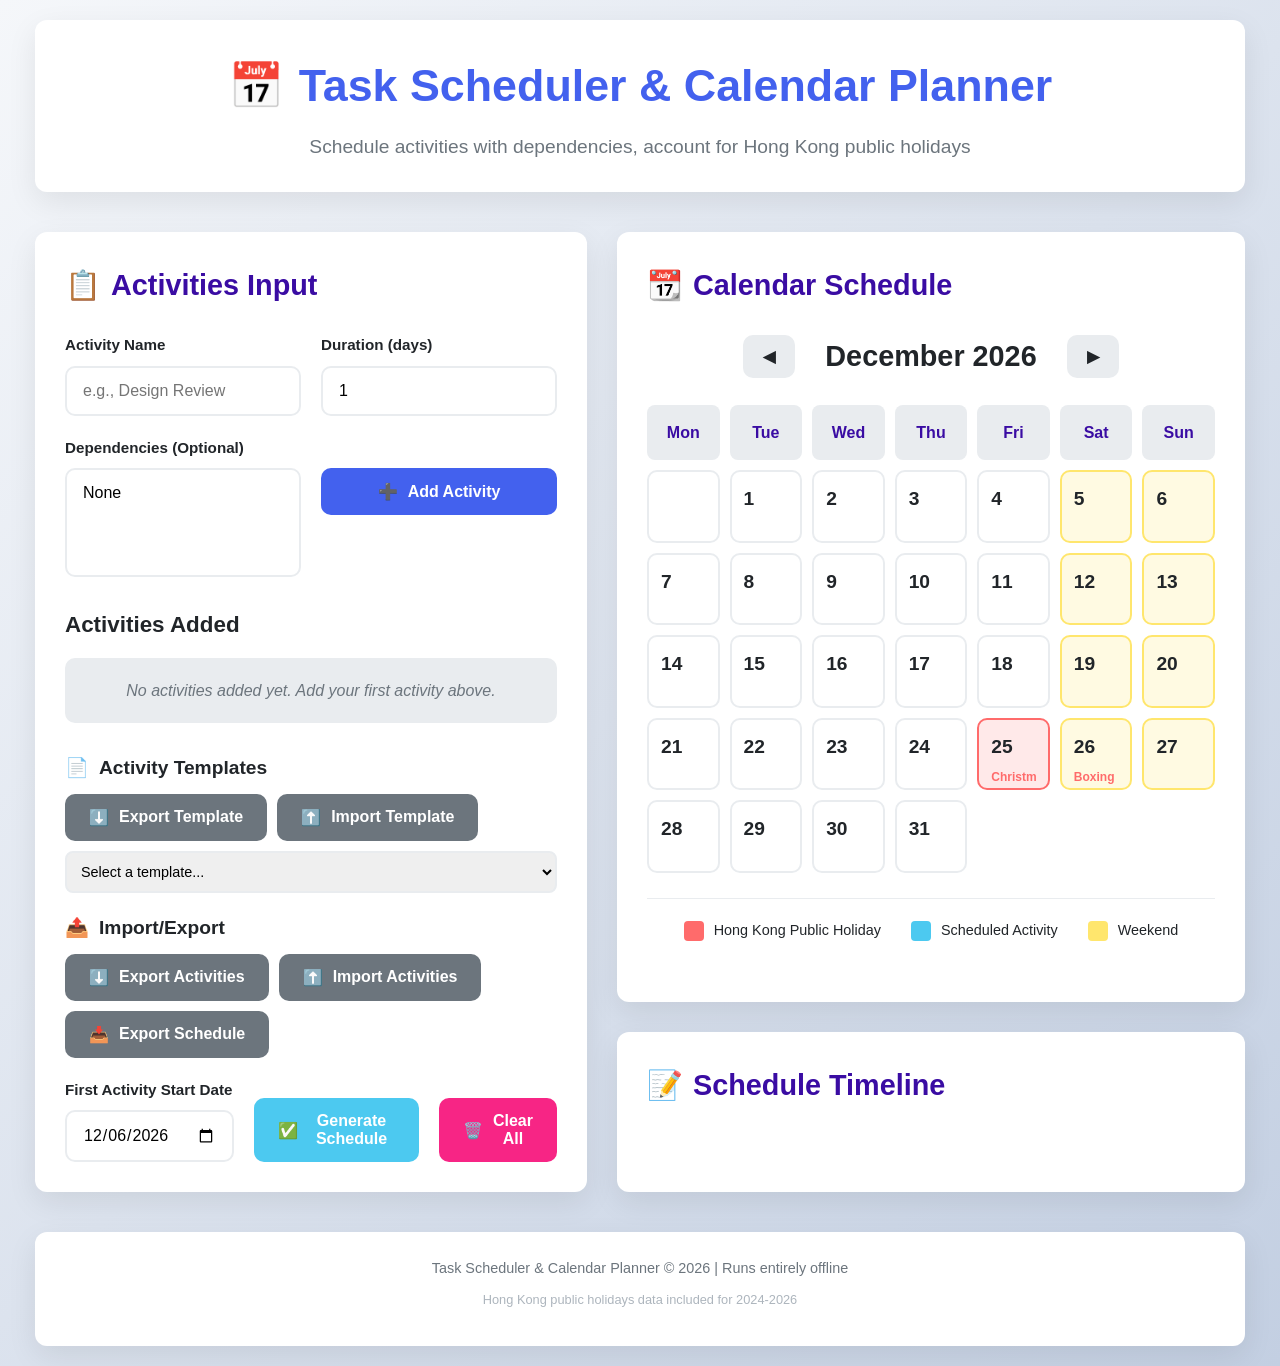
==== index.html @ 43d06232 "initial" ====
<!DOCTYPE html>
<html lang="en">
<head>
    <meta charset="UTF-8">
    <meta name="viewport" content="width=device-width, initial-scale=1.0">
    <title>Task Scheduler with Calendar</title>
    <link rel="stylesheet" href="style.css">
    <style>
        /* Icon fallbacks using Unicode characters */
        .fa-calendar-alt::before { content: "📅"; }
        .fa-tasks::before { content: "📋"; }
        .fa-plus::before { content: "➕"; }
        .fa-calendar-check::before { content: "✅"; }
        .fa-trash::before { content: "🗑️"; }
        .fa-calendar-day::before { content: "📆"; }
        .fa-chevron-left::before { content: "◀"; }
        .fa-chevron-right::before { content: "▶"; }
        .fa-list-ol::before { content: "📝"; }
        .fa-copy::before { content: "📄"; }
        .fa-save::before { content: "💾"; }
        .fa-folder-open::before { content: "📂"; }
        .fa-file-export::before { content: "📤"; }
        .fa-download::before { content: "⬇️"; }
        .fa-upload::before { content: "⬆️"; }
        .fa-calendar-download::before { content: "📥"; }
        .fa-edit::before { content: "✏️"; }
        .fa-calendar-edit::before { content: "📅✏️"; }
        
        /* Hide the empty Font Awesome icons if Unicode is shown */
        .fas {
            font-family: Arial, sans-serif;
            font-style: normal;
        }
        body {
            font-family: -apple-system, BlinkMacSystemFont, 'Segoe UI', Roboto, Oxygen, Ubuntu, Cantarell, 'Open Sans', 'Helvetica Neue', sans-serif;
        }
    </style>
</head>
<body>
    <div class="container">
        <header>
            <h1><i class="fas fa-calendar-alt"></i> Task Scheduler & Calendar Planner</h1>
            <p class="subtitle">Schedule activities with dependencies, account for Hong Kong public holidays</p>
        </header>

        <div class="main-content">
            <section class="input-section card">
                <h2><i class="fas fa-tasks"></i> Activities Input</h2>
                <div class="form-grid">
                    <div class="form-group">
                        <label for="activityName">Activity Name</label>
                        <input type="text" id="activityName" placeholder="e.g., Design Review">
                    </div>
                    <div class="form-group">
                        <label for="duration">Duration (days)</label>
                        <input type="number" id="duration" min="1" value="1">
                    </div>
                    <div class="form-group">
                        <label for="dependency">Dependencies (Optional)</label>
                        <select id="dependencies" multiple>
                            <option value="">None</option>
                        </select>
                    </div>
                    <div class="form-group">
                        <label for="addActivity">&nbsp;</label>
                        <button id="addActivity" class="btn-primary" type="button"><i class="fas fa-plus"></i> Add Activity</button>
                    </div>
                </div>

                <div class="activities-list">
                    <h3>Activities Added</h3>
                    <div id="activitiesContainer">
                        <p class="empty-message">No activities added yet. Add your first activity above.</p>
                    </div>
                </div>

                <div class="template-controls">
                    <h3><i class="fas fa-copy"></i> Activity Templates</h3>
                    <div class="template-buttons">
                        <button id="exportTemplate" class="btn-secondary"><i class="fas fa-download"></i> Export Template</button>
                        <button id="importTemplate" class="btn-secondary"><i class="fas fa-upload"></i> Import Template</button>
                        <select id="templateSelect">
                            <option value="">Select a template...</option>
                        </select>
                    </div>
                    <input type="file" id="importTemplateFile" accept=".json" style="display: none;">
                </div>

                <div class="import-export-controls">
                    <h3><i class="fas fa-file-export"></i> Import/Export</h3>
                    <div class="import-export-buttons">
                        <button id="exportActivities" class="btn-secondary"><i class="fas fa-download"></i> Export Activities</button>
                        <button id="importActivities" class="btn-secondary"><i class="fas fa-upload"></i> Import Activities</button>
                        <button id="exportSchedule" class="btn-secondary"><i class="fas fa-calendar-download"></i> Export Schedule</button>
                        <input type="file" id="importFile" accept=".json" style="display: none;">
                    </div>
                </div>

                <div class="schedule-controls">
                    <div class="form-group">
                        <label for="startDate">First Activity Start Date</label>
                        <input type="date" id="startDate">
                    </div>
                    <button id="generateSchedule" class="btn-success"><i class="fas fa-calendar-check"></i> Generate Schedule</button>
                    <button id="clearAll" class="btn-danger"><i class="fas fa-trash"></i> Clear All</button>
                </div>
            </section>

            <section class="calendar-section card">
                <h2><i class="fas fa-calendar-day"></i> Calendar Schedule</h2>
                <div class="calendar-controls">
                    <button id="prevMonth"><i class="fas fa-chevron-left"></i></button>
                    <h3 id="currentMonth">April 2026</h3>
                    <button id="nextMonth"><i class="fas fa-chevron-right"></i></button>
                </div>
                <div id="calendar" class="calendar-grid">
                    <!-- Calendar will be generated here -->
                </div>
                <div class="legend">
                    <div class="legend-item">
                        <span class="legend-color holiday"></span> Hong Kong Public Holiday
                    </div>
                    <div class="legend-item">
                        <span class="legend-color scheduled"></span> Scheduled Activity
                    </div>
                    <div class="legend-item">
                        <span class="legend-color weekend"></span> Weekend
                    </div>
                </div>
            </section>

            <section class="schedule-list card">
                <h2><i class="fas fa-list-ol"></i> Schedule Timeline</h2>
                <div id="scheduleTimeline">
                    <!-- Schedule timeline will be generated here -->
                </div>
            </section>
        </div>

        <footer>
            <p>Task Scheduler & Calendar Planner &copy; 2026 | Runs entirely offline</p>
            <p class="footer-note">Hong Kong public holidays data included for 2024-2026</p>
        </footer>
    </div>

    <script src="holidays.js"></script>
    <script src="date-utils.js"></script>
    <script src="script-enhanced.js"></script>
</body>
</html>
---- style.css ----
/* Modern CSS for Task Scheduler */
:root {
    --primary-color: #4361ee;
    --secondary-color: #3a0ca3;
    --success-color: #4cc9f0;
    --danger-color: #f72585;
    --warning-color: #f8961e;
    --light-color: #f8f9fa;
    --dark-color: #212529;
    --gray-color: #6c757d;
    --light-gray: #e9ecef;
    --border-radius: 12px;
    --box-shadow: 0 10px 30px rgba(0, 0, 0, 0.08);
    --transition: all 0.3s ease;
    --holiday-color: #ff6b6b;
    --scheduled-color: #4cc9f0;
    --weekend-color: #ffe66d;
}

* {
    margin: 0;
    padding: 0;
    box-sizing: border-box;
}

body {
    font-family: 'Inter', sans-serif;
    background: linear-gradient(135deg, #f5f7fa 0%, #c3cfe2 100%);
    color: var(--dark-color);
    line-height: 1.6;
    min-height: 100vh;
    padding: 20px;
}

.container {
    max-width: 1400px;
    margin: 0 auto;
    padding: 0 15px;
}

/* Header Styles */
header {
    text-align: center;
    margin-bottom: 40px;
    padding: 30px 20px;
    background: white;
    border-radius: var(--border-radius);
    box-shadow: var(--box-shadow);
}

header h1 {
    font-size: 2.8rem;
    font-weight: 700;
    color: var(--primary-color);
    margin-bottom: 10px;
    display: flex;
    align-items: center;
    justify-content: center;
    gap: 15px;
}

header .subtitle {
    font-size: 1.2rem;
    color: var(--gray-color);
    max-width: 800px;
    margin: 0 auto;
}

/* Main Content Layout */
.main-content {
    display: grid;
    grid-template-columns: 1fr 1.5fr;
    grid-template-rows: auto auto;
    gap: 30px;
    margin-bottom: 40px;
}

.input-section {
    grid-row: 1 / 3;
}

.calendar-section {
    grid-column: 2;
    grid-row: 1;
}

.schedule-list {
    grid-column: 2;
    grid-row: 2;
}

/* Card Styles */
.card {
    background: white;
    border-radius: var(--border-radius);
    box-shadow: var(--box-shadow);
    padding: 30px;
    transition: var(--transition);
}

.card:hover {
    box-shadow: 0 15px 40px rgba(0, 0, 0, 0.12);
}

.card h2 {
    font-size: 1.8rem;
    margin-bottom: 25px;
    color: var(--secondary-color);
    display: flex;
    align-items: center;
    gap: 10px;
}

/* Form Styles */
.form-grid {
    display: grid;
    grid-template-columns: 1fr 1fr;
    gap: 20px;
    margin-bottom: 30px;
}

.form-group {
    display: flex;
    flex-direction: column;
}

.form-group label {
    font-weight: 600;
    margin-bottom: 8px;
    color: var(--dark-color);
    font-size: 0.95rem;
}

.form-group input,
.form-group select {
    padding: 14px 16px;
    border: 2px solid var(--light-gray);
    border-radius: 10px;
    font-size: 1rem;
    font-family: 'Inter', sans-serif;
    transition: var(--transition);
    background-color: white;
}

.form-group input:focus,
.form-group select:focus {
    outline: none;
    border-color: var(--primary-color);
    box-shadow: 0 0 0 3px rgba(67, 97, 238, 0.2);
}

/* Button Styles */
button {
    padding: 14px 24px;
    border: none;
    border-radius: 10px;
    font-size: 1rem;
    font-weight: 600;
    cursor: pointer;
    transition: var(--transition);
    display: flex;
    align-items: center;
    justify-content: center;
    gap: 10px;
    font-family: 'Inter', sans-serif;
}

.btn-primary {
    background-color: var(--primary-color);
    color: white;
}

.btn-primary:hover {
    background-color: var(--secondary-color);
    transform: translateY(-2px);
}

.btn-success {
    background-color: var(--success-color);
    color: white;
}

.btn-success:hover {
    background-color: #3aa8d0;
    transform: translateY(-2px);
}

.btn-danger {
    background-color: var(--danger-color);
    color: white;
}

.btn-danger:hover {
    background-color: #e11570;
    transform: translateY(-2px);
}

.btn-secondary {
    background-color: var(--gray-color);
    color: white;
}

.btn-secondary:hover {
    background-color: #5a6268;
    transform: translateY(-2px);
}

/* Activities List */
.activities-list {
    margin-bottom: 30px;
}

.activities-list h3 {
    font-size: 1.4rem;
    margin-bottom: 15px;
    color: var(--dark-color);
}

.empty-message {
    color: var(--gray-color);
    font-style: italic;
    padding: 20px;
    text-align: center;
    background-color: var(--light-gray);
    border-radius: 10px;
}

.activity-item {
    background-color: var(--light-gray);
    padding: 18px;
    border-radius: 10px;
    margin-bottom: 15px;
    display: flex;
    justify-content: space-between;
    align-items: center;
    border-left: 5px solid var(--primary-color);
    transition: var(--transition);
}

.activity-item:hover {
    background-color: #e2e6ea;
    transform: translateX(5px);
}

.activity-info h4 {
    font-size: 1.1rem;
    margin-bottom: 5px;
}

.activity-info p {
    color: var(--gray-color);
    font-size: 0.9rem;
}

.activity-actions button {
    padding: 8px 15px;
    font-size: 0.9rem;
}

/* Schedule Controls */
.schedule-controls {
    display: flex;
    gap: 20px;
    align-items: flex-end;
}

.schedule-controls .form-group {
    flex: 1;
}

/* Calendar Styles */
.calendar-controls {
    display: flex;
    align-items: center;
    justify-content: center;
    gap: 30px;
    margin-bottom: 25px;
}

.calendar-controls button {
    padding: 12px 20px;
    background-color: var(--light-gray);
    color: var(--dark-color);
}

.calendar-controls button:hover {
    background-color: #dee2e6;
}

.calendar-controls h3 {
    font-size: 1.8rem;
    color: var(--dark-color);
    min-width: 200px;
    text-align: center;
}

.calendar-grid {
    display: grid;
    grid-template-columns: repeat(7, 1fr);
    gap: 10px;
    margin-bottom: 25px;
}

.calendar-day-header {
    text-align: center;
    font-weight: 700;
    padding: 15px 5px;
    color: var(--secondary-color);
    background-color: var(--light-gray);
    border-radius: 8px;
}

.calendar-day {
    aspect-ratio: 1;
    padding: 12px;
    border-radius: 10px;
    background-color: white;
    border: 2px solid var(--light-gray);
    transition: var(--transition);
    position: relative;
    overflow: hidden;
}

.calendar-day:hover {
    transform: scale(1.05);
    box-shadow: 0 5px 15px rgba(0, 0, 0, 0.1);
}

.calendar-day-number {
    font-weight: 700;
    font-size: 1.2rem;
    margin-bottom: 5px;
}

.calendar-day-content {
    font-size: 0.75rem;
    max-height: 60%;
    overflow-y: auto;
}

.calendar-day.holiday {
    background-color: rgba(255, 107, 107, 0.15);
    border-color: var(--holiday-color);
}

.calendar-day.weekend {
    background-color: rgba(255, 230, 109, 0.2);
    border-color: var(--weekend-color);
}

.calendar-day.scheduled {
    background-color: rgba(76, 201, 240, 0.15);
    border-color: var(--scheduled-color);
}

/* Legend */
.legend {
    display: flex;
    justify-content: center;
    gap: 30px;
    flex-wrap: wrap;
    padding-top: 20px;
    border-top: 1px solid var(--light-gray);
}

.legend-item {
    display: flex;
    align-items: center;
    gap: 10px;
    font-size: 0.9rem;
}

.legend-color {
    width: 20px;
    height: 20px;
    border-radius: 4px;
}

.legend-color.holiday {
    background-color: var(--holiday-color);
}

.legend-color.scheduled {
    background-color: var(--scheduled-color);
}

.legend-color.weekend {
    background-color: var(--weekend-color);
}

/* Schedule Timeline */
#scheduleTimeline {
    display: flex;
    flex-direction: column;
    gap: 15px;
}

.timeline-item {
    background-color: var(--light-gray);
    padding: 20px;
    border-radius: 10px;
    display: flex;
    justify-content: space-between;
    align-items: center;
    border-left: 5px solid var(--scheduled-color);
}

.timeline-dates {
    font-weight: 600;
    color: var(--primary-color);
    background-color: white;
    padding: 8px 15px;
    border-radius: 8px;
}

/* Footer */
footer {
    text-align: center;
    padding: 25px;
    color: var(--gray-color);
    font-size: 0.9rem;
    background-color: white;
    border-radius: var(--border-radius);
    box-shadow: var(--box-shadow);
}

footer p {
    margin-bottom: 10px;
}

.footer-note {
    font-size: 0.8rem;
    color: #adb5bd;
}

/* Template Controls and Import/Export */
.template-controls,
.import-export-controls {
    margin-bottom: 20px;
}

.template-controls h3,
.import-export-controls h3 {
    font-size: 1.2rem;
    margin-bottom: 10px;
    color: var(--dark-color);
    display: flex;
    align-items: center;
    gap: 10px;
}

.template-buttons,
.import-export-buttons {
    display: flex;
    flex-wrap: wrap;
    gap: 10px;
    align-items: center;
}

.template-buttons select {
    flex: 1;
    min-width: 150px;
    padding: 10px;
    border: 2px solid var(--light-gray);
    border-radius: 8px;
    font-size: 0.9rem;
}

.import-export-buttons input[type="file"] {
    display: none;
}

/* Responsive Design */
@media (max-width: 1200px) {
    .main-content {
        grid-template-columns: 1fr;
        grid-template-rows: auto auto auto;
    }
    
    .input-section,
    .calendar-section,
    .schedule-list {
        grid-column: 1;
    }
    
    .input-section {
        grid-row: 1;
    }
    
    .calendar-section {
        grid-row: 2;
    }
    
    .schedule-list {
        grid-row: 3;
    }
}

@media (max-width: 768px) {
    .form-grid {
        grid-template-columns: 1fr;
    }
    
    .schedule-controls {
        flex-direction: column;
    }
    
    .calendar-grid {
        gap: 5px;
    }
    
    .calendar-day {
        padding: 8px;
    }
    
    .calendar-day-number {
        font-size: 1rem;
    }
    
    header h1 {
        font-size: 2.2rem;
    }
    
    .legend {
        flex-direction: column;
        gap: 15px;
        align-items: flex-start;
    }
}

@media (max-width: 480px) {
    .calendar-grid {
        grid-template-columns: repeat(7, 1fr);
        font-size: 0.8rem;
    }
    
    .calendar-day {
        padding: 5px;
    }
    
    .calendar-day-number {
        font-size: 0.9rem;
    }
    
    .activity-item {
        flex-direction: column;
        align-items: flex-start;
        gap: 15px;
    }
    
    .activity-actions {
        align-self: flex-end;
    }
}
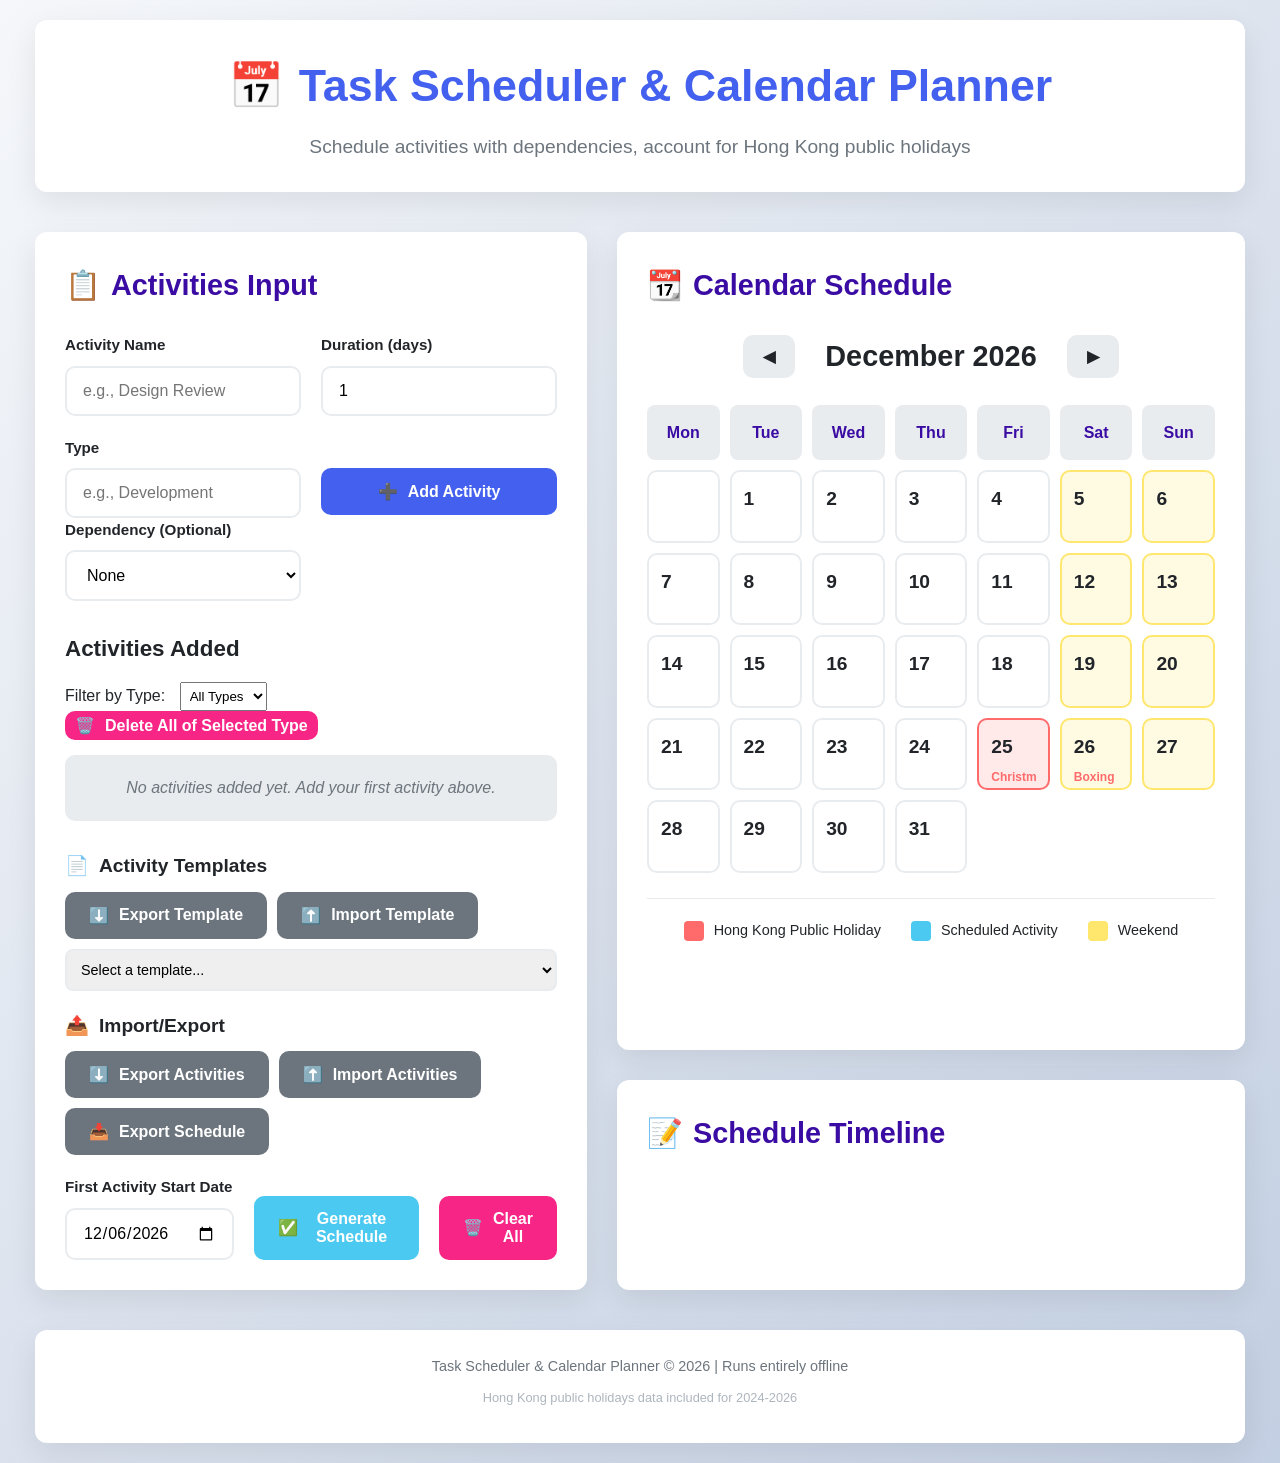
==== commit e0f288de: "allow multiple type" ====
--- a/index.html
+++ b/index.html
@@ -56,8 +56,20 @@
                         <input type="number" id="duration" min="1" value="1">
                     </div>
                     <div class="form-group">
-                        <label for="dependency">Dependencies (Optional)</label>
-                        <select id="dependencies" multiple>
+                    <div class="form-group">
+                        <label for="activityType">Type</label>
+                        <input type="text" id="activityType" list="typeOptions" placeholder="e.g., Development">
+                        <datalist id="typeOptions">
+                            <option value="Development">
+                            <option value="Design">
+                            <option value="Meeting">
+                            <option value="Testing">
+                            <option value="Documentation">
+                            <option value="Other">
+                        </datalist>
+                    </div>
+                        <label for="dependency">Dependency (Optional)</label>
+                        <select id="dependencies">
                             <option value="">None</option>
                         </select>
                     </div>
@@ -69,6 +81,13 @@
 
                 <div class="activities-list">
                     <h3>Activities Added</h3>
+                <div class="type-filter-controls" style="margin-bottom: 15px;">
+                    <label for="typeFilter" style="margin-right: 10px;">Filter by Type:</label>
+                    <select id="typeFilter" style="padding: 5px; margin-right: 15px;">
+                        <option value="">All Types</option>
+                    </select>
+                    <button id="quickDeleteType" class="btn-danger" style="padding: 5px 10px;"><i class="fas fa-trash"></i> Delete All of Selected Type</button>
+                </div>
                     <div id="activitiesContainer">
                         <p class="empty-message">No activities added yet. Add your first activity above.</p>
                     </div>
@@ -147,4 +166,4 @@
     <script src="date-utils.js"></script>
     <script src="script-enhanced.js"></script>
 </body>
-</html>
+</html>
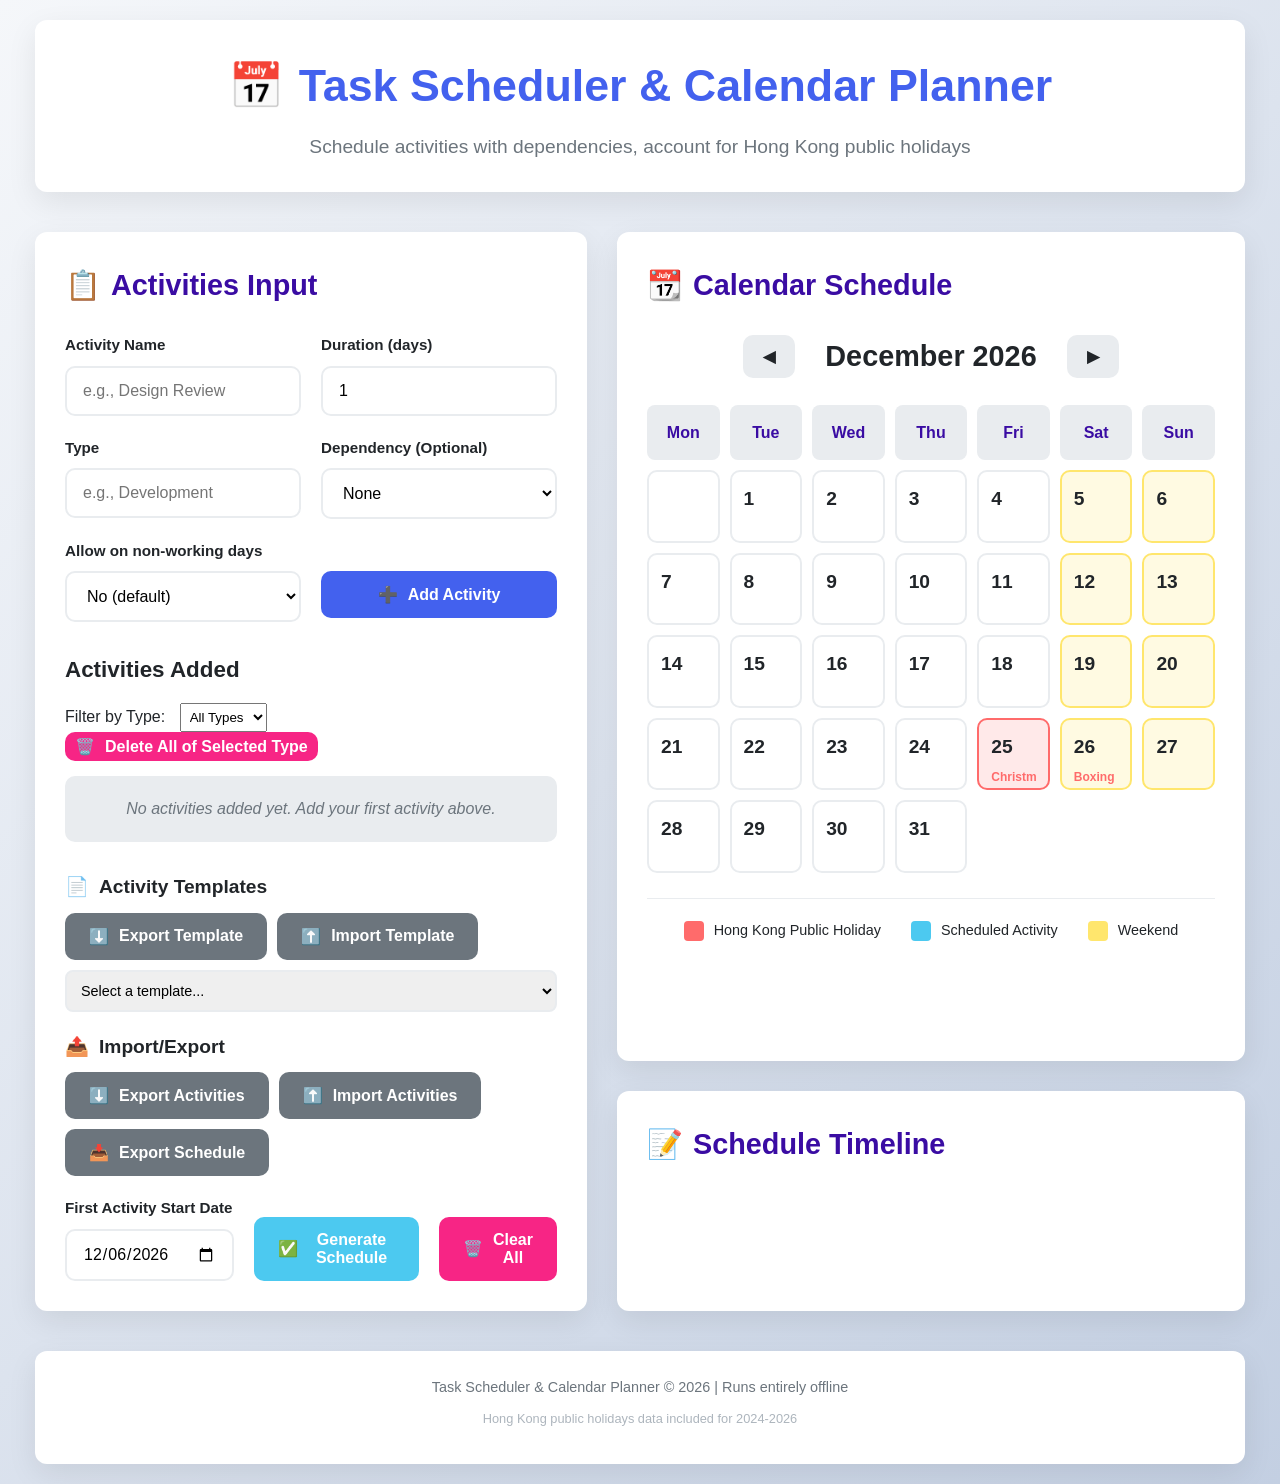
==== commit b54f29e0: "add Type fixed" ====
--- a/index.html
+++ b/index.html
@@ -56,7 +56,6 @@
                         <input type="number" id="duration" min="1" value="1">
                     </div>
                     <div class="form-group">
-                    <div class="form-group">
                         <label for="activityType">Type</label>
                         <input type="text" id="activityType" list="typeOptions" placeholder="e.g., Development">
                         <datalist id="typeOptions">
@@ -68,9 +67,17 @@
                             <option value="Other">
                         </datalist>
                     </div>
+                    <div class="form-group">
                         <label for="dependency">Dependency (Optional)</label>
                         <select id="dependencies">
                             <option value="">None</option>
+                        </select>
+                    </div>
+                    <div class="form-group">
+                        <label for="allowNonWorkingDays">Allow on non‑working days</label>
+                        <select id="allowNonWorkingDays">
+                            <option value="false">No (default)</option>
+                            <option value="true">Yes</option>
                         </select>
                     </div>
                     <div class="form-group">
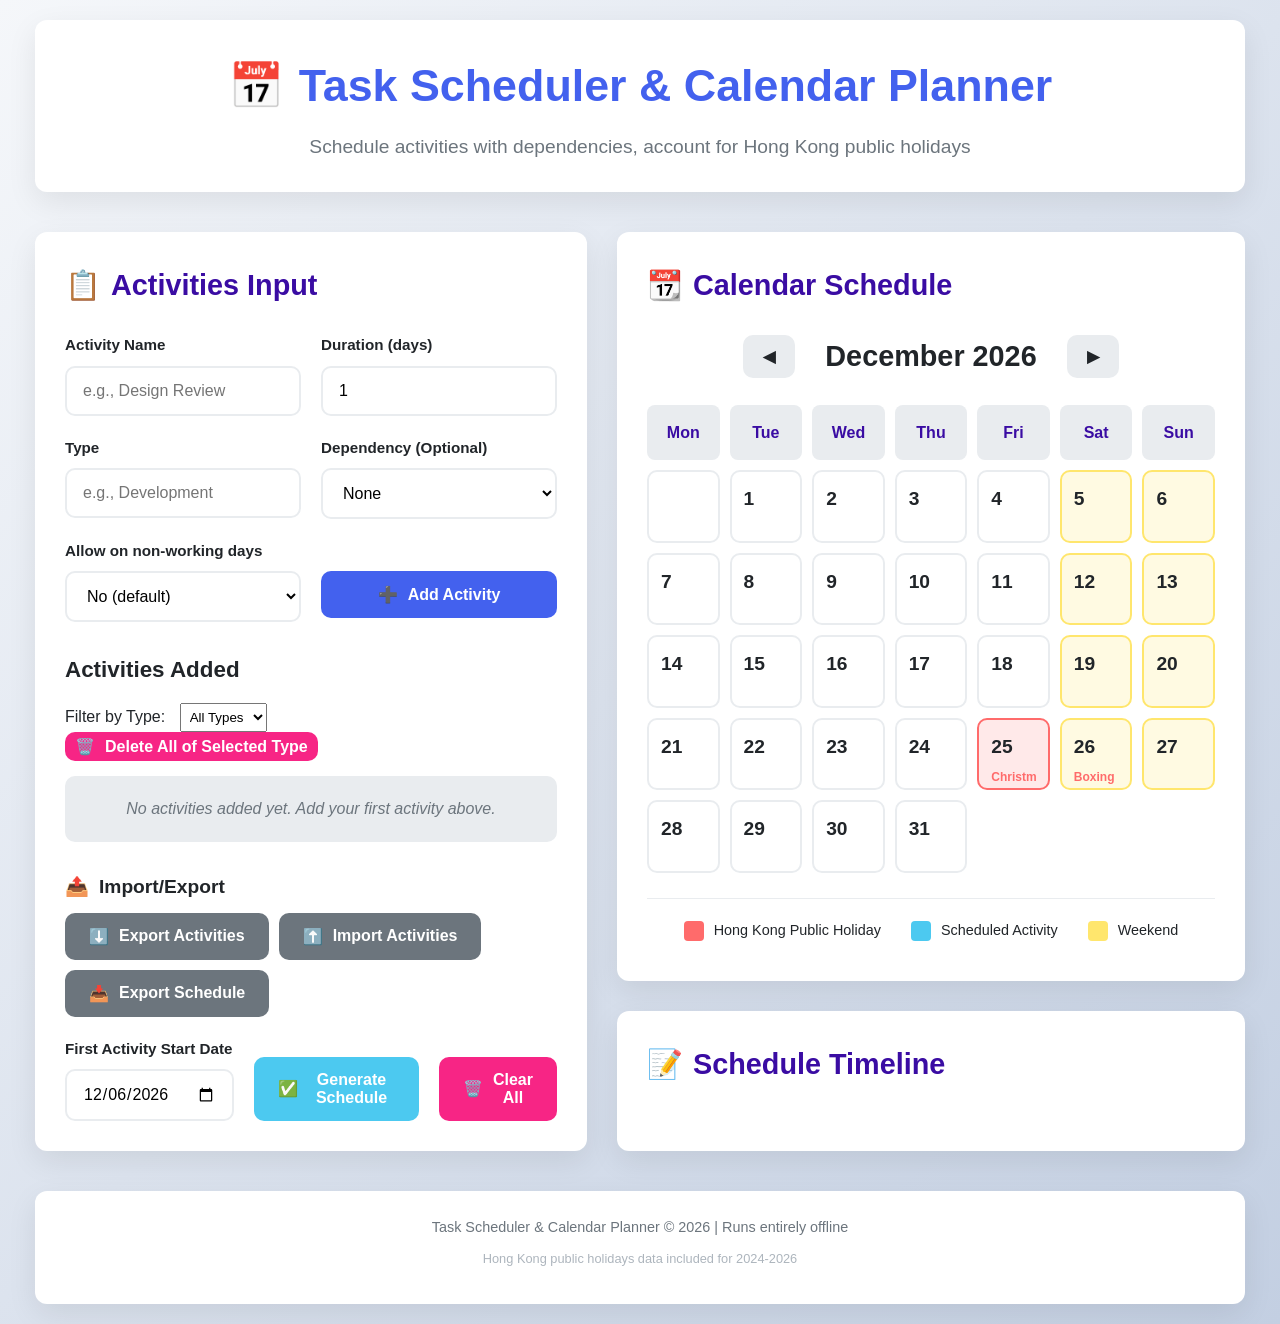
==== commit 2a80e3aa: "remove activity template" ====
--- a/index.html
+++ b/index.html
@@ -100,17 +100,6 @@
                     </div>
                 </div>
 
-                <div class="template-controls">
-                    <h3><i class="fas fa-copy"></i> Activity Templates</h3>
-                    <div class="template-buttons">
-                        <button id="exportTemplate" class="btn-secondary"><i class="fas fa-download"></i> Export Template</button>
-                        <button id="importTemplate" class="btn-secondary"><i class="fas fa-upload"></i> Import Template</button>
-                        <select id="templateSelect">
-                            <option value="">Select a template...</option>
-                        </select>
-                    </div>
-                    <input type="file" id="importTemplateFile" accept=".json" style="display: none;">
-                </div>
 
                 <div class="import-export-controls">
                     <h3><i class="fas fa-file-export"></i> Import/Export</h3>
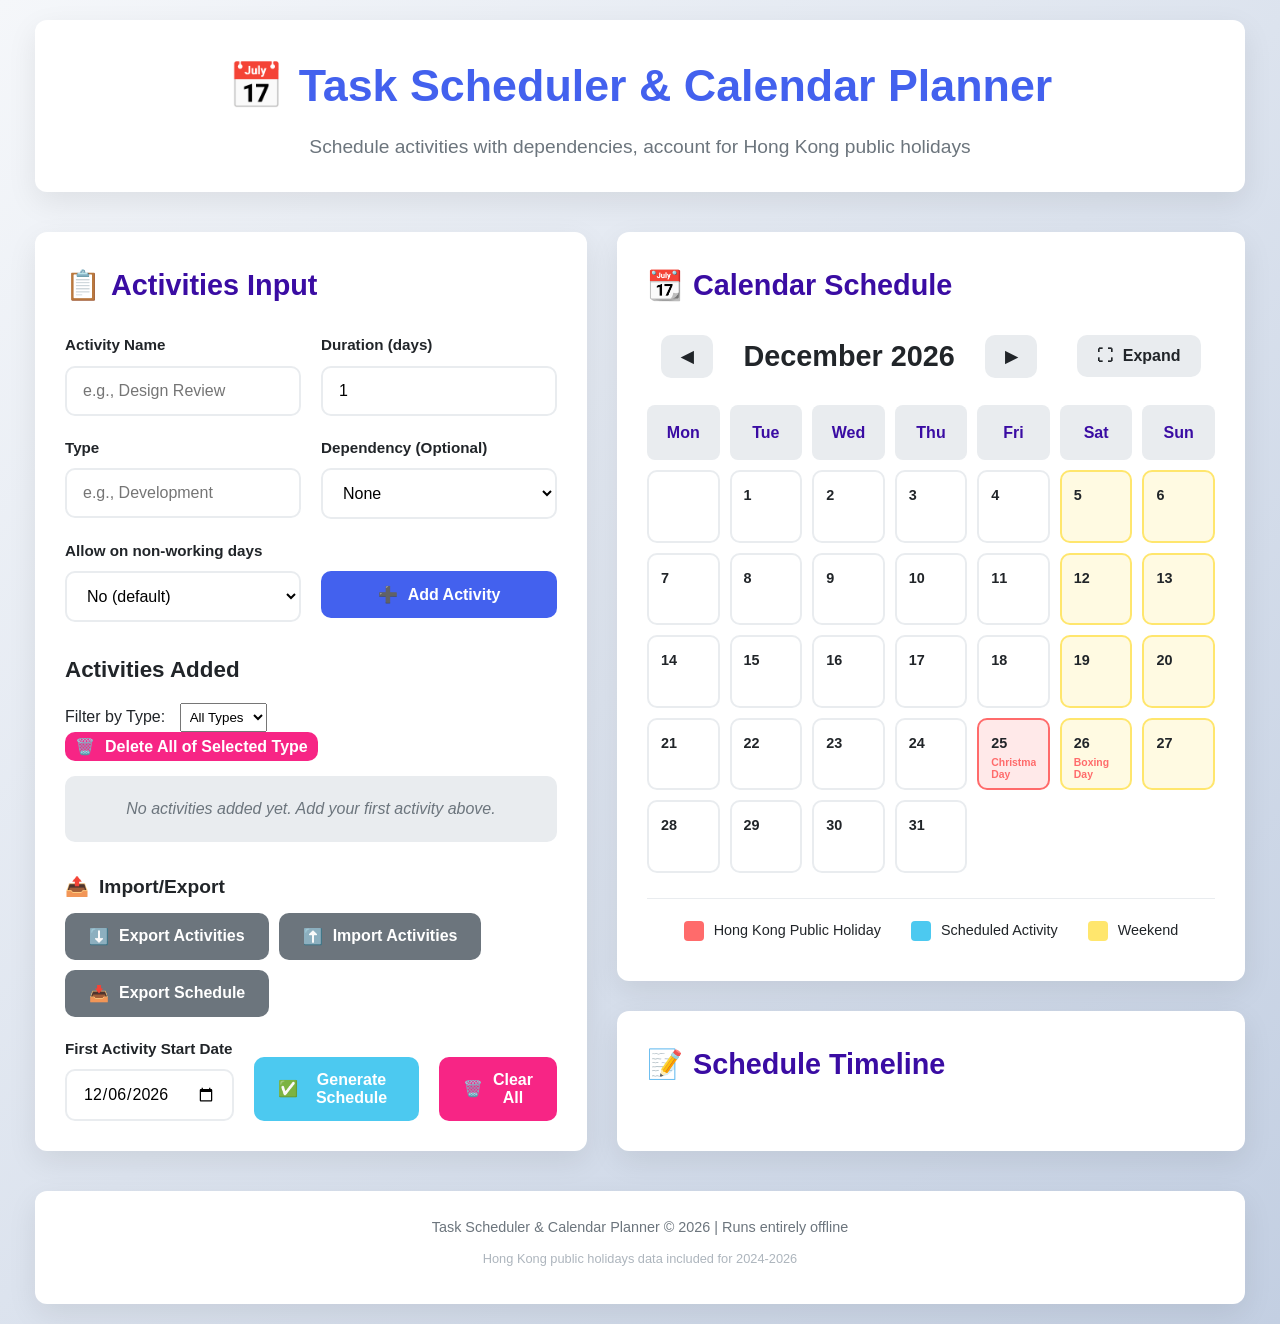
==== commit 89273fc0: "fix export and import issue. Expand schedule" ====
--- a/index.html
+++ b/index.html
@@ -25,6 +25,8 @@
         .fa-calendar-download::before { content: "📥"; }
         .fa-edit::before { content: "✏️"; }
         .fa-calendar-edit::before { content: "📅✏️"; }
+        .fa-expand::before { content: "⛶"; }
+        .fa-compress::before { content: "🗗"; }
         
         /* Hide the empty Font Awesome icons if Unicode is shown */
         .fas {
@@ -127,6 +129,7 @@
                     <button id="prevMonth"><i class="fas fa-chevron-left"></i></button>
                     <h3 id="currentMonth">April 2026</h3>
                     <button id="nextMonth"><i class="fas fa-chevron-right"></i></button>
+                    <button id="expandCalendar" class="btn-secondary" style="margin-left: 10px;"><i class="fas fa-expand"></i> Expand</button>
                 </div>
                 <div id="calendar" class="calendar-grid">
                     <!-- Calendar will be generated here -->
--- a/style.css
+++ b/style.css
@@ -294,12 +294,31 @@
     text-align: center;
 }
 
-.calendar-grid {
-    display: grid;
-    grid-template-columns: repeat(7, 1fr);
-    gap: 10px;
-    margin-bottom: 25px;
-}
+    .calendar-grid {
+        display: grid;
+        grid-template-columns: repeat(7, 1fr);
+        gap: 10px;
+        margin-bottom: 25px;
+        transition: all 0.3s ease;
+    }
+    
+    .calendar-grid.expanded {
+        gap: 15px;
+    }
+    
+    .calendar-grid.expanded .calendar-day {
+        padding: 20px;
+    }
+    
+    .calendar-grid.expanded .calendar-day-number {
+        font-size: 1.1rem;
+        margin-bottom: 5px;
+    }
+    
+    .calendar-grid.expanded .calendar-day-content {
+        font-size: 0.75rem;
+        max-height: 75%;
+    }
 
 .calendar-day-header {
     text-align: center;
@@ -326,17 +345,18 @@
     box-shadow: 0 5px 15px rgba(0, 0, 0, 0.1);
 }
 
-.calendar-day-number {
-    font-weight: 700;
-    font-size: 1.2rem;
-    margin-bottom: 5px;
-}
-
-.calendar-day-content {
-    font-size: 0.75rem;
-    max-height: 60%;
-    overflow-y: auto;
-}
+    .calendar-day-number {
+        font-weight: 700;
+        font-size: 0.9rem;
+        margin-bottom: 2px;
+    }
+
+    .calendar-day-content {
+        font-size: 0.65rem;
+        max-height: 70%;
+        overflow-y: auto;
+        line-height: 1.2;
+    }
 
 .calendar-day.holiday {
     background-color: rgba(255, 107, 107, 0.15);
